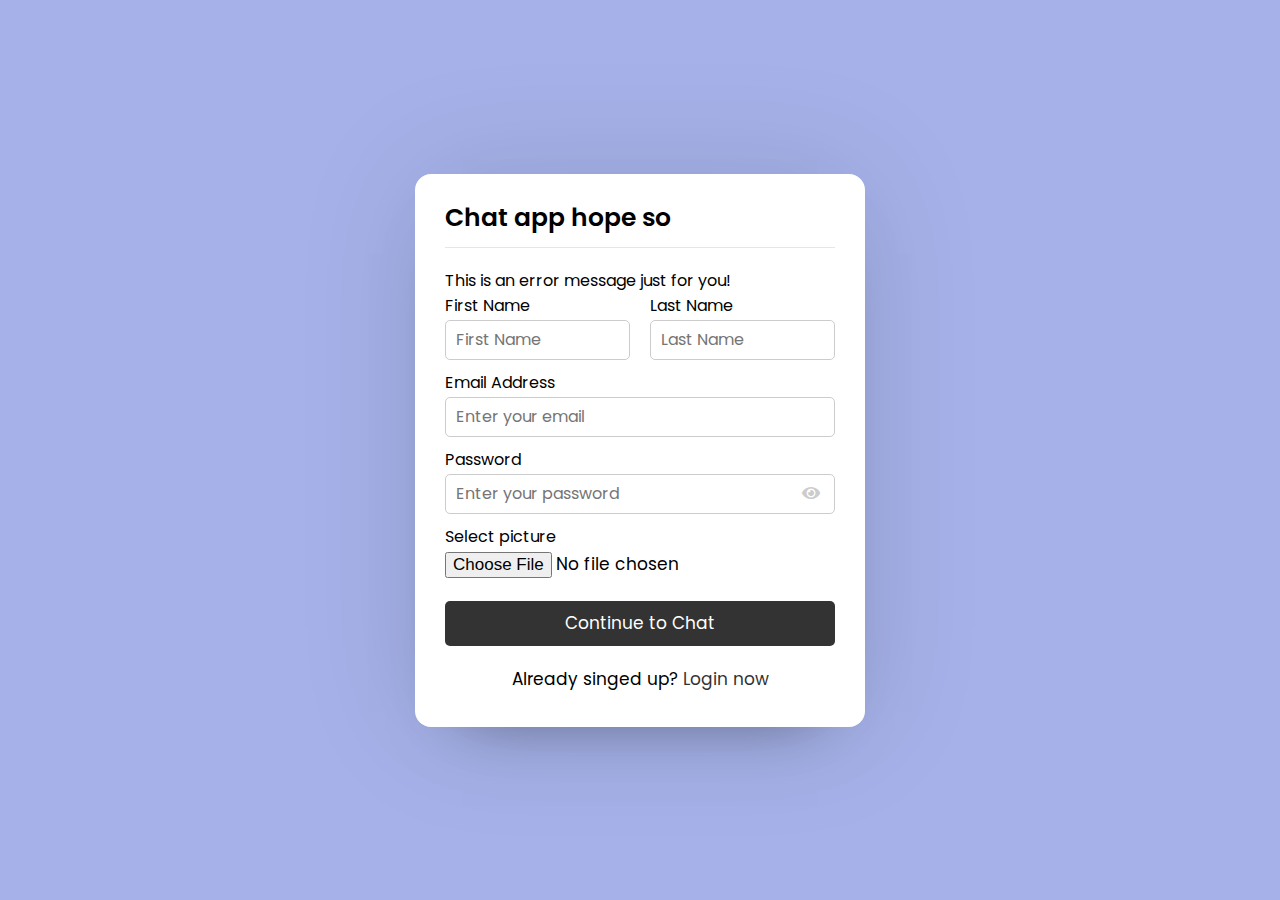
==== index.html @ 869491ac "nem" ====
<!DOCTYPE html>
<html lang="en">
<head>
	<meta charset="utf-8">
	<meta name="viewport" content="with=device-with, initial-scale=1.0">
	<meta http-equiv="X-UA-Compatible" content="ie=edge">
	<title>Chat</title>
	<link rel="stylesheet" href="style.css">
	<link rel="stylesheet" href="https://cdnjs.cloudflare.com/ajax/libs/font-awesome/5.15.2/css/all.min.css">
</head>
<body>
	<div class="wrapper">
		<section class="form signup">
			<header>Chat app hope so</header>
			<form action="#">
				<div class="error-txt">This is an error message just for you!</div>
				<div class="name-details">
					<div class="field input">
						<label>First Name</label>
						<input type="text" placeholder="First Name">
					</div>
					<div class="field input">
						<label>Last Name</label>
						<input type="text" placeholder="Last Name">
					</div>
				</div>
				<div class="field input">
						<label>Email Address</label>
						<input type="text" placeholder="Enter your email">
				</div>
				<div class="field input">
						<label>Password</label>
						<input type="text" placeholder="Enter your password">
						<i class="fa fa-eye"></i>
				</div>
				<div class="field image">
						<label>Select picture</label>
						<input type="file">
				</div>
				<div class="field button">
					<input type="submit" value="Continue to Chat">
				</div>
			</form>
			<div class="link">Already singed up?<a href="#"> Login now</a></div>
		</section>
	</div>	

</body>
</html>
---- style.css ----
@import url('https://fonts.googleapis.com/css2?family=Poppins:wght@200;300;400;500;600;700&display=swap');
*{
  margin: 0;
  padding: 0;
  box-sizing: border-box;
  text-decoration: none;
  font-family: 'Poppins', sans-serif;
}
body{
  display: flex;
  align-items: center;
  justify-content: center;
  min-height: 100vh;
  background: #a5b1e8;
  padding: 0 10px;
}
.wrapper{
  background: #fff;
  max-width: 450px;
  width: 100%;
  border-radius: 16px;
  box-shadow: 0 0 128px 0 rgba(0,0,0,0.1),
              0 32px 64px -48px rgba(0,0,0,0.5);
}

/* Login & Signup Form CSS Start */
.form{
  padding: 25px 30px;
}
.form header{
  font-size: 25px;
  font-weight: 600;
  padding-bottom: 10px;
  border-bottom: 1px solid #e6e6e6;
}
.form form{
  margin: 20px 0;
}
.form form .error-text{  /* this has to be red is not red tf */
  color: #721c24;
  padding: 8px 10px;
  text-align: center;
  border-radius: 5px;
  background: #f8d7da;
  border: 1px solid #f5c6cb;
  margin-bottom: 10px;
  display: none;
}
.form form .name-details{
  display: flex;
}
.form .name-details .field:first-child{
  margin-right: 10px;
}
.form .name-details .field:last-child{
  margin-left: 10px;
}
.form form .field{
  display: flex;
  margin-bottom: 10px;
  flex-direction: column;
  position: relative;
}
.form form .field label{
  margin-bottom: 2px;
}
.form form .input input{
  height: 40px;
  width: 100%;
  font-size: 16px;
  padding: 0 10px;
  border-radius: 5px;
  border: 1px solid #ccc;
}
.form form .field input{
  outline: none;
}
.form form .image input{
  font-size: 17px;
}
.form form .button input{
  height: 45px;
  border: none;
  color: #fff;
  font-size: 17px;
  background: #333;
  border-radius: 5px;
  cursor: pointer;
  margin-top: 13px;
}
.form form .field i{
  position: absolute;
  right: 15px;
  top: 70%;
  color: #ccc;
  cursor: pointer;
  transform: translateY(-50%);
}
.form form .field i.active::before{
  color: #333;
  content: "\f070";
}
.form .link{
  text-align: center;
  margin: 10px 0;
  font-size: 17px;
}
.form .link a{
  color: #333;
}
.form .link a:hover{
  text-decoration: underline;
}


/* Users List CSS Start */
.users{
  padding: 25px 30px;
}
.users header,
.users-list a{
  display: flex;
  align-items: center;
  padding-bottom: 20px;
  border-bottom: 1px solid #e6e6e6;
  justify-content: space-between;
}
.wrapper img{
  object-fit: cover;
  border-radius: 50%;
}
.users header img{
  height: 50px;
  width: 50px;
}
:is(.users, .users-list) .content{
  display: flex;
  align-items: center;
}
:is(.users, .users-list) .content .details{
  color: #000;
  margin-left: 20px;
}
:is(.users, .users-list) .details span{
  font-size: 18px;
  font-weight: 500;
}
.users header .logout{
  display: block;
  background: #333;
  color: #fff;
  outline: none;
  border: none;
  padding: 7px 15px;
  text-decoration: none;
  border-radius: 5px;
  font-size: 17px;
}
.users .search{
  margin: 20px 0;
  display: flex;
  position: relative;
  align-items: center;
  justify-content: space-between;
}
.users .search .text{
  font-size: 18px;
}
.users .search input{
  position: absolute;
  height: 42px;
  width: calc(100% - 50px);
  border: 1px solid #ccc;
  padding: 0 13px;
  font-size: 16px;
  border-radius: 5px;
  outline: none;
}
.users .search input.show{
  opacity: 1;
  pointer-events: auto;
}
.users .search button{
  width: 47px;
  height: 42px;
  border: none;
  outline: none;
  color: #fff;
  background: #333;

}
.users .search button.active{
  background: #333;
  color: #fff;
}
.search button.active i::before{
  content: '\f00d';
}
.users-list{
  max-height: 350px;
  overflow-y: auto;
}
:is(.users-list, .chat-box)::-webkit-scrollbar{
  width: 0px;
}
.users-list a{
  padding-bottom: 10px;
  margin-bottom: 15px;
  padding-right: 15px;
  border-bottom-color: #f1f1f1;
}
.users-list a:last-child{
  margin-bottom: 0px;
  border-bottom: none;
}
.users-list a img{
  height: 40px;
  width: 40px;
}
.users-list a .details p{
  color: #67676a;
}
.users-list a .status-dot{
  font-size: 12px;
  color: #468669;
  padding-left: 10px;
}
.users-list a .status-dot.offline{
  color: #ccc;
}

/* Chat Area CSS Start */
.chat-area header{
  display: flex;
  align-items: center;
  padding: 18px 30px;
}
.chat-area header .back-icon{
  color: #333;
  font-size: 18px;
}
.chat-area header img{
  height: 45px;
  width: 45px;
  margin: 0 15px;
}
.chat-area header .details span{
  font-size: 17px;
  font-weight: 500;
}
.chat-box{
  position: relative;
  min-height: 500px;
  max-height: 500px;
  overflow-y: auto;
  padding: 10px 30px 20px 30px;
  background: #f7f7f7;
  box-shadow: inset 0 32px 32px -32px rgb(0 0 0 / 5%),
              inset 0 -32px 32px -32px rgb(0 0 0 / 5%);
}
.chat-box .text{
  position: absolute;
  top: 45%;
  left: 50%;
  width: calc(100% - 50px);
  text-align: center;
  transform: translate(-50%, -50%);
}
.chat-box .chat{
  margin: 15px 0;
}
.chat-box .chat p{
  word-wrap: break-word;
  padding: 8px 16px;
  box-shadow: 0 0 32px rgb(0 0 0 / 8%),
              0rem 16px 16px -16px rgb(0 0 0 / 10%);
}
.chat-box .outgoing{
  display: flex;
}
.chat-box .outgoing .details{
  margin-left: auto;
  max-width: calc(100% - 130px);
}
.outgoing .details p{
  background: #333;
  color: #fff;
  border-radius: 18px 18px 0 18px;
}
.chat-box .incoming{
  display: flex;
  align-items: flex-end;
}
.chat-box .incoming img{
  height: 35px;
  width: 35px;
}
.chat-box .incoming .details{
  margin-right: auto;
  margin-left: 10px;
  max-width: calc(100% - 130px);
}
.incoming .details p{
  background: #fff;
  color: #333;
  border-radius: 18px 18px 18px 0;
}
.typing-area{
  padding: 18px 30px;
  display: flex;
  justify-content: space-between;
}
.typing-area input{
  height: 45px;
  width: calc(100% - 58px);
  font-size: 16px;
  padding: 0 13px;
  border: 1px solid #e6e6e6;
  outline: none;
  border-radius: 5px 0 0 5px;
}
.typing-area button{
  color: #fff;
  width: 55px;
  border: none;
  outline: none;
  background: #333;
  font-size: 19px;
  cursor: pointer;
  opacity: 0.7;
  pointer-events: none;
  border-radius: 0 5px 5px 0;
  transition: all 0.3s ease;
}
.typing-area button.active{
  opacity: 1;
  pointer-events: auto;
}

/* Responive media query */
@media screen and (max-width: 450px) {
  .form, .users{
    padding: 20px;
  }
  .form header{
    text-align: center;
  }
  .form form .name-details{
    flex-direction: column;
  }
  .form .name-details .field:first-child{
    margin-right: 0px;
  }
  .form .name-details .field:last-child{
    margin-left: 0px;
  }

  .users header img{
    height: 45px;
    width: 45px;
  }
  .users header .logout{
    padding: 6px 10px;
    font-size: 16px;
  }
  :is(.users, .users-list) .content .details{
    margin-left: 15px;
  }

  .users-list a{
    padding-right: 10px;
  }

  .chat-area header{
    padding: 15px 20px;
  }
  .chat-box{
    min-height: 400px;
    padding: 10px 15px 15px 20px;
  }
  .chat-box .chat p{
    font-size: 15px;
  }
  .chat-box .outogoing .details{
    max-width: 230px;
  }
  .chat-box .incoming .details{
    max-width: 265px;
  }
  .incoming .details img{
    height: 30px;
    width: 30px;
  }
  .chat-area form{
    padding: 20px;
  }
  .chat-area form input{
    height: 40px;
    width: calc(100% - 48px);
  }
  .chat-area form button{
    width: 45px;
  }
}
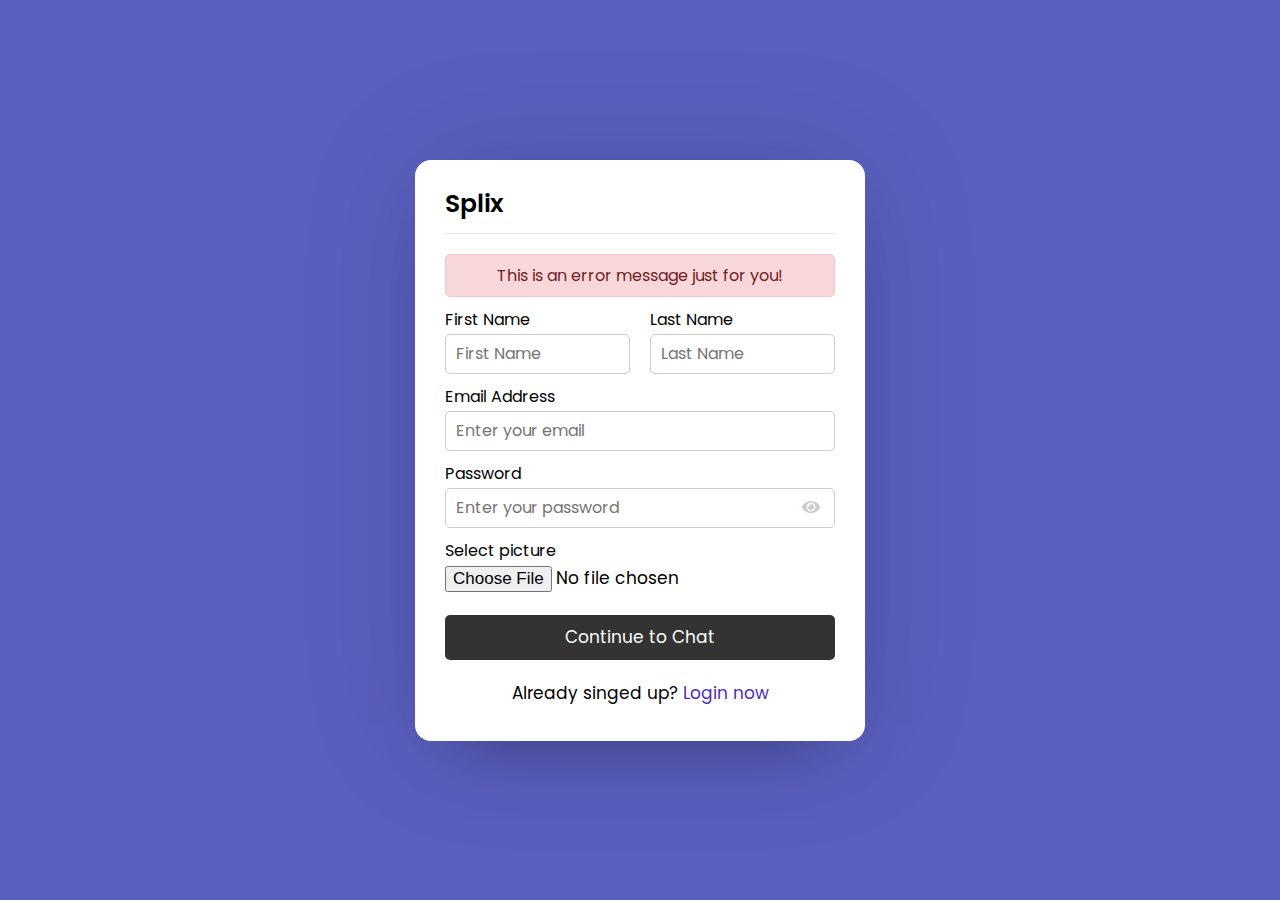
==== commit 1e5a59b6: "iolion e gae and u can't deny it" ====
--- a/index.html
+++ b/index.html
@@ -4,14 +4,16 @@
 	<meta charset="utf-8">
 	<meta name="viewport" content="with=device-with, initial-scale=1.0">
 	<meta http-equiv="X-UA-Compatible" content="ie=edge">
-	<title>Chat</title>
-	<link rel="stylesheet" href="style.css">
+	<title>Splix</title>
+	<link rel="stylesheet" href="./css/style.css">
 	<link rel="stylesheet" href="https://cdnjs.cloudflare.com/ajax/libs/font-awesome/5.15.2/css/all.min.css">
+
+	<script src="./javascript/index.js"></script>
 </head>
 <body>
 	<div class="wrapper">
 		<section class="form signup">
-			<header>Chat app hope so</header>
+			<header>Splix</header>
 			<form action="#">
 				<div class="error-txt">This is an error message just for you!</div>
 				<div class="name-details">
@@ -30,8 +32,8 @@
 				</div>
 				<div class="field input">
 						<label>Password</label>
-						<input type="text" placeholder="Enter your password">
-						<i class="fa fa-eye"></i>
+						<input id="passwordField" type="password" placeholder="Enter your password">
+						<i class="fa fa-eye" onclick="eyeToggle()"></i>
 				</div>
 				<div class="field image">
 						<label>Select picture</label>
--- a/css/style.css
+++ b/css/style.css
@@ -0,0 +1,414 @@
+@import url('https://fonts.googleapis.com/css2?family=Poppins:wght@200;300;400;500;600;700&display=swap');
+*{
+  margin: 0;
+  padding: 0;
+  box-sizing: border-box;
+  text-decoration: none;
+  font-family: 'Poppins', sans-serif;
+}
+body{
+  display: flex;
+  align-items: center;
+  justify-content: center;
+  min-height: 100vh;
+  background: #595fbd;
+  padding: 0 10px;
+}
+.wrapper{
+  background: #fff;
+  max-width: 450px;
+  width: 100%;
+  border-radius: 16px;
+  box-shadow: 0 0 128px 0 rgba(0,0,0,0.1),
+              0 32px 64px -48px rgba(0,0,0,0.5);
+}
+
+/* Login & Signup Form CSS Start */
+.form{
+  padding: 25px 30px;
+}
+.form header{
+  font-size: 25px;
+  font-weight: 600;
+  padding-bottom: 10px;
+  border-bottom: 1px solid #e6e6e6;
+}
+.form form{
+  margin: 20px 0;
+}
+.form form .error-txt{
+  color: #721c24;
+  background: #f8d7da;
+  padding: 8px 10px;
+  text-align: center;
+  border-radius: 5px;
+  margin-bottom: 10px;
+  border: 1px solid #f5c6cb;
+}
+.form form .name-details{
+  display: flex;
+}
+.form .name-details .field:first-child{
+  margin-right: 10px;
+}
+.form .name-details .field:last-child{
+  margin-left: 10px;
+}
+.form form .field{
+  display: flex;
+  position: relative;
+  flex-direction: column;
+  margin-bottom: 10px;
+}
+.form form .field label{
+  margin-bottom: 2px;
+}
+.form form .input input{
+  height: 40px;
+  width: 100%;
+  font-size: 16px;
+  padding: 0 10px;
+  border: 1px solid #ccc;
+  border-radius: 5px;
+}
+.form form .field input{
+  outline: none;
+}
+.form form .image input{
+  font-size: 17px;
+}
+.form form .button input{
+  height: 45px;
+  border: none;
+  color: #fff;
+  font-size: 17px;
+  background: #333;
+  border-radius: 5px;
+  cursor: pointer;
+  margin-top: 13px;
+}
+
+.form form .field i{
+  position: absolute;
+  right: 15px;
+  color: #ccc;
+  top: 70%;
+  transform: translateY(-50%);
+  cursor: pointer;
+
+}
+.form form .field i.active::before{
+  color: #333;
+  content: "\f070";
+}
+.form .link{
+  text-align: center;
+  margin: 10px 0;
+  font-size: 17px;
+}
+.form .link a{
+  color: #4d2bbd;
+}
+.form .link a:hover{
+  text-decoration: underline;
+}
+
+
+/* Users List CSS Start */
+.users{
+  padding: 25px 30px;
+}
+.users header,
+.users-list a{
+  display: flex;
+  align-items: center;
+  padding-bottom: 20px;
+  justify-content: space-between;
+  border-bottom: 1px solid #e6e6e6;
+}
+
+.wrapper img{
+ object-fit: cover;
+ border-radius: 50%;
+}
+.users header .content img{
+  height: 50px;
+  width: 50px;
+}
+:is(.users, .users-list) .content{
+  display: flex;
+  align-items: center;
+}
+:is(.users, .users-list) .content .details{
+  color: #000;
+  margin-left: 20px;
+}
+:is(.users, .users-list) .details span{
+  font-size: 18px;
+  font-weight: 500;
+}
+.users header .logout{
+  display: block;
+  background: #333;
+  color: #fff;
+  outline: none;
+  border: none;
+  padding: 7px 15px;
+  text-decoration: none;
+  border-radius: 5px;
+  font-size: 17px;
+}
+.users .search{
+  margin: 20px 0;
+  display: flex;
+  position: relative;
+  align-items: center;
+  justify-content: space-between;
+}
+.users .search .text{
+  font-size: 18px;
+}
+.users .search input{
+  position: absolute;
+  height: 42px;
+  width: calc(100% - 50px);
+  font-size: 16px;
+  padding: 0 13px;
+  border: 1px solid #e6e6e6;
+  outline: none;
+  border-radius: 5px 0 0 5px;
+  opacity: 0;
+  pointer-events: none;
+  transition: all 0.2s ease;
+}
+.users .search input.show{
+  opacity: 1;
+  pointer-events: auto;
+}
+.users .search button{
+  position: relative;
+  z-index: 1;
+  width: 47px;
+  height: 42px;
+  font-size: 17px;
+  cursor: pointer;
+  border: none;
+  background: #fff;
+  color: #333;
+  outline: none;
+  border-radius: 0 5px 5px 0;
+  transition: all 0.2s ease;
+}
+.users .search button.active{
+  background: #333;
+  color: #fff;
+}
+.search button.active i::before{
+  content: '\f00d';
+}
+.users-list{
+  max-height: 350px;
+  overflow-y: auto;
+}
+:is(.users-list, .chat-box)::-webkit-scrollbar{
+  width: 0px;
+}
+.users-list a{
+  padding-bottom: 10px;
+  margin-bottom: 15px;
+  padding-right: 15px;
+  border-bottom-color: #f1f1f1;
+}
+.users-list a:last-child{
+  margin-bottom: 0px;
+  border-bottom: none;
+}
+.users-list a img{
+  height: 40px;
+  width: 40px;
+}
+.users-list a .details p{
+  color: #67676a;
+}
+.users-list a .status-dot{
+  font-size: 12px;
+  color: #468669;
+  padding-left: 10px;
+}
+.users-list a .status-dot.offline{
+  color: #ccc;
+}
+
+/* Chat Area CSS Start */
+.chat-area header{
+  display: flex;
+  align-items: center;
+  padding: 18px 30px;
+}
+.chat-area header .back-icon{
+  color: #333;
+  font-size: 18px;
+}
+.chat-area header img{
+  height: 45px;
+  width: 45px;
+  margin: 0 15px;
+}
+.chat-area header .details span{
+  font-size: 17px;
+  font-weight: 500;
+}
+.chat-box{
+  position: relative;
+  min-height: 500px;
+  max-height: 500px;
+  overflow-y: auto;
+  padding: 10px 30px 20px 30px;
+  background: #f7f7f7;
+  box-shadow: inset 0 32px 32px -32px rgb(0 0 0 / 5%),
+              inset 0 -32px 32px -32px rgb(0 0 0 / 5%);
+}
+.chat-box .text{
+  position: absolute;
+  top: 45%;
+  left: 50%;
+  width: calc(100% - 50px);
+  text-align: center;
+  transform: translate(-50%, -50%);
+}
+.chat-box .chat{
+  margin: 15px 0;
+}
+.chat-box .chat p{
+  word-wrap: break-word;
+  padding: 8px 16px;
+  box-shadow: 0 0 32px rgb(0 0 0 / 8%),
+              0rem 16px 16px -16px rgb(0 0 0 / 10%);
+}
+.chat-box .outgoing{
+  display: flex;
+}
+.chat-box .outgoing .details{
+  margin-left: auto;
+  max-width: calc(100% - 130px);
+}
+.outgoing .details p{
+  background: #333;
+  color: #fff;
+  border-radius: 18px 18px 0 18px;
+}
+.chat-box .incoming{
+  display: flex;
+  align-items: flex-end;
+}
+.chat-box .incoming img{
+  height: 35px;
+  width: 35px;
+}
+.chat-box .incoming .details{
+  margin-right: auto;
+  margin-left: 10px;
+  max-width: calc(100% - 130px);
+}
+.incoming .details p{
+  background: #fff;
+  color: #333;
+  border-radius: 18px 18px 18px 0;
+}
+.typing-area{
+  padding: 18px 30px;
+  display: flex;
+  justify-content: space-between;
+}
+.typing-area input{
+  height: 45px;
+  width: calc(100% - 58px);
+  font-size: 16px;
+  padding: 0 13px;
+  border: 1px solid #e6e6e6;
+  outline: none;
+  border-radius: 5px 0 0 5px;
+}
+.typing-area button{
+  color: #fff;
+  width: 55px;
+  border: none;
+  outline: none;
+  background: #333;
+  font-size: 19px;
+  cursor: pointer;
+  opacity: 0.7;
+  pointer-events: none;
+  border-radius: 0 5px 5px 0;
+  transition: all 0.3s ease;
+}
+.typing-area button.active{
+  opacity: 1;
+  pointer-events: auto;
+}
+
+/* Responive media query */
+@media screen and (max-width: 450px) {
+  .form, .users{
+    padding: 20px;
+  }
+  .form header{
+    text-align: center;
+  }
+  .form form .name-details{
+    flex-direction: column;
+  }
+  .form .name-details .field:first-child{
+    margin-right: 0px;
+  }
+  .form .name-details .field:last-child{
+    margin-left: 0px;
+  }
+
+  .users header img{
+    height: 45px;
+    width: 45px;
+  }
+  .users header .logout{
+    padding: 6px 10px;
+    font-size: 16px;
+  }
+  :is(.users, .users-list) .content .details{
+    margin-left: 15px;
+  }
+
+  .users-list a{
+    padding-right: 10px;
+  }
+
+  .chat-area header{
+    padding: 15px 20px;
+  }
+  .chat-box{
+    min-height: 400px;
+    padding: 10px 15px 15px 20px;
+  }
+  .chat-box .chat p{
+    font-size: 15px;
+  }
+  .chat-box .outogoing .details{
+    max-width: 230px;
+  }
+  .chat-box .incoming .details{
+    max-width: 265px;
+  }
+  .incoming .details img{
+    height: 30px;
+    width: 30px;
+  }
+  .chat-area form{
+    padding: 20px;
+  }
+  .chat-area form input{
+    height: 40px;
+    width: calc(100% - 48px);
+  }
+  .chat-area form button{
+    width: 45px;
+  }
+}
